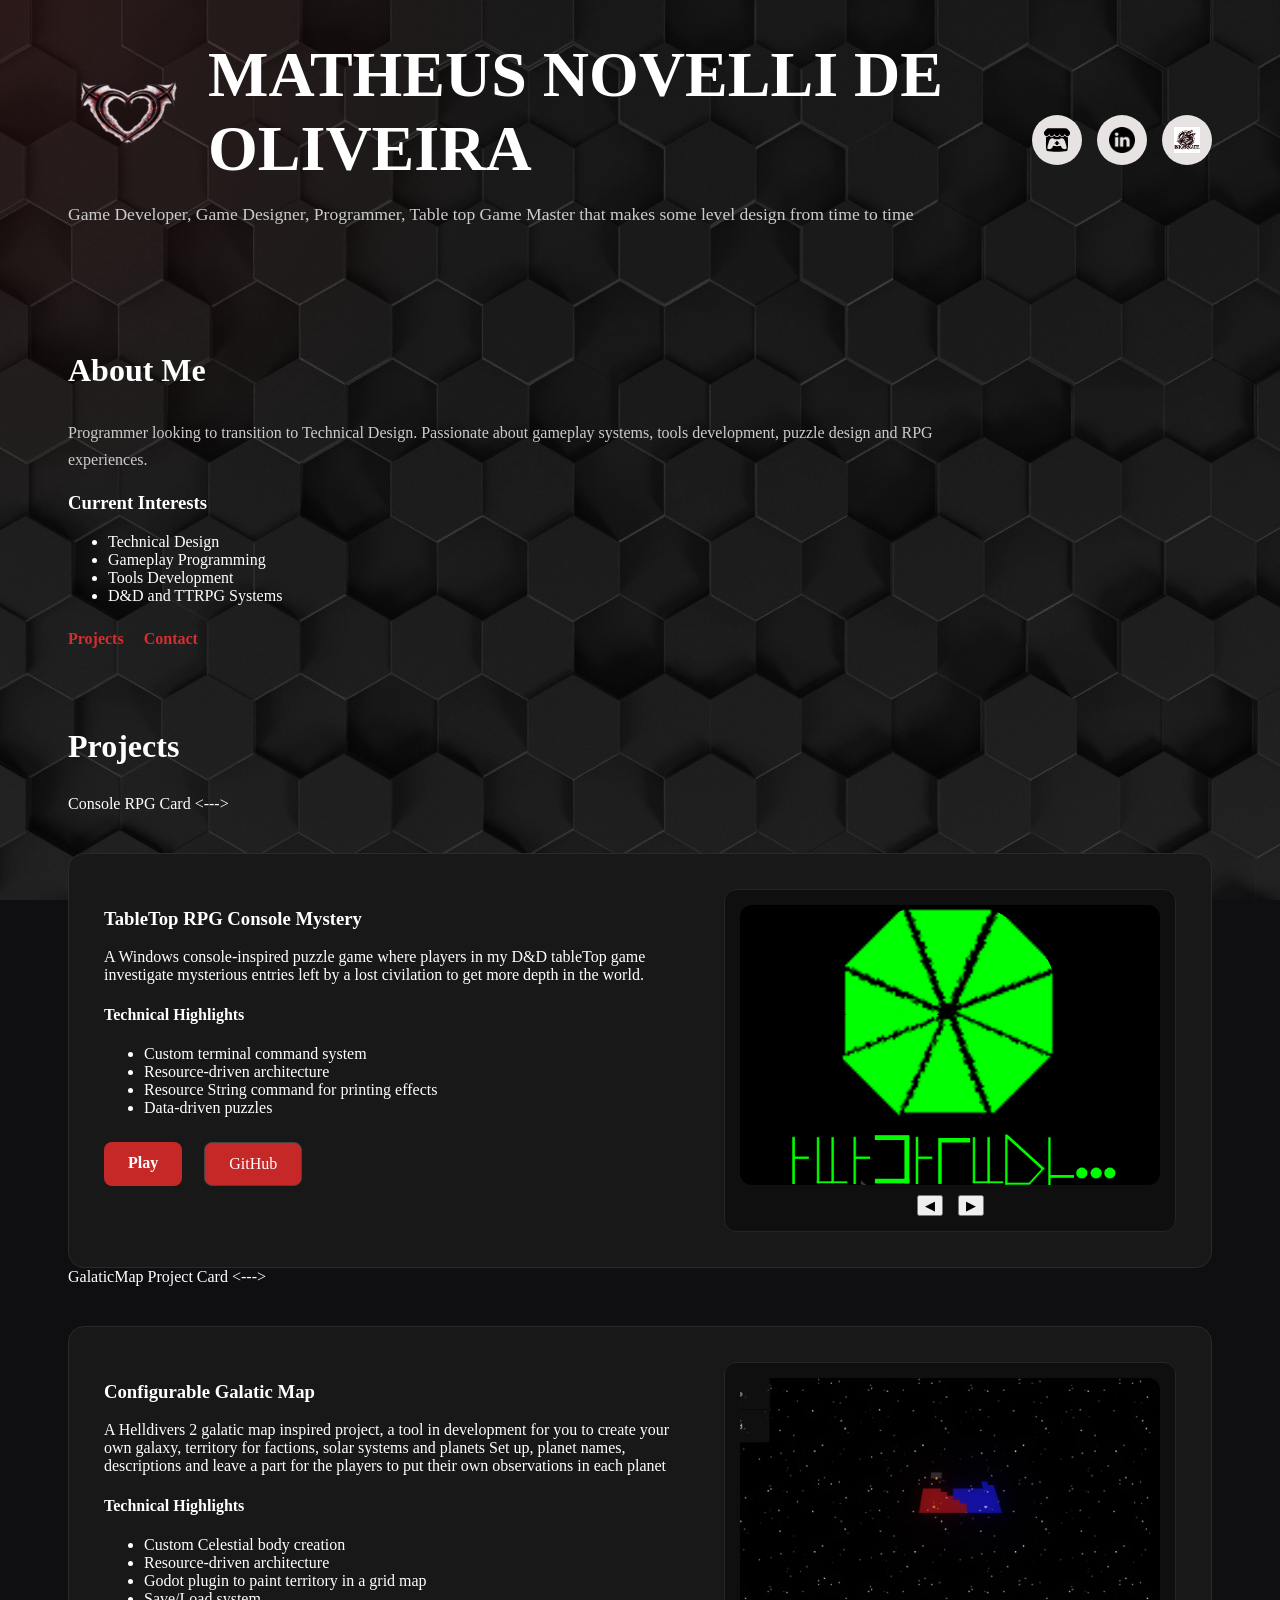
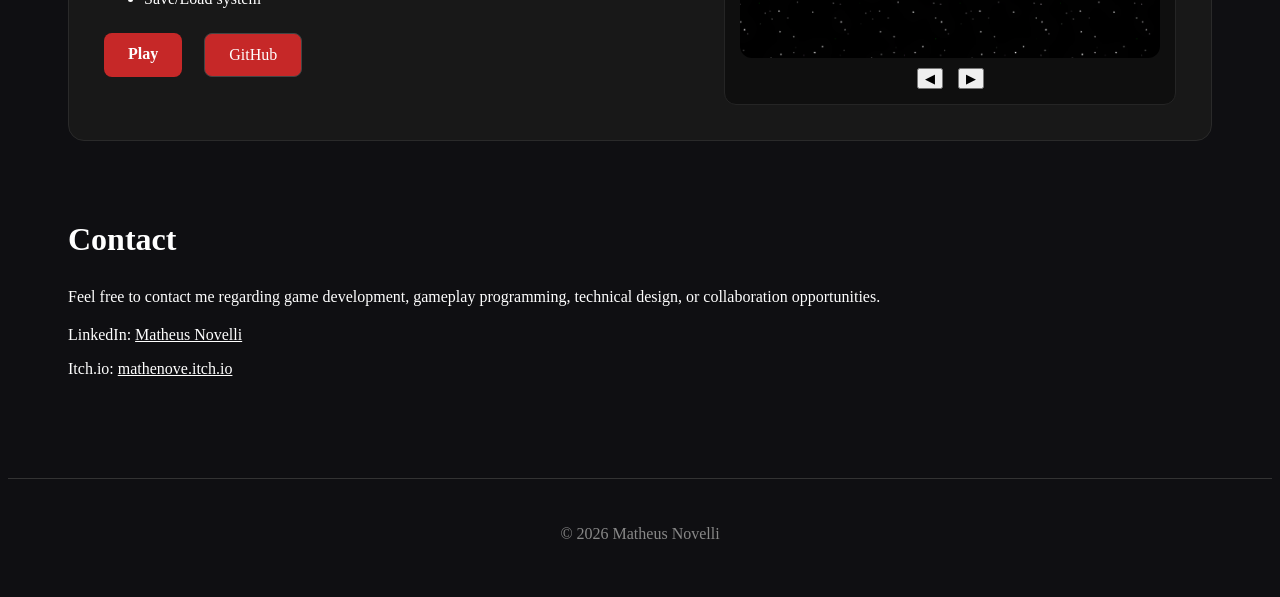
==== index.html @ 487c5d85 "Added Galatic Map Card.html" ====
<!DOCTYPE html>
<html>
<head>
    <title>Matheus Novelli</title>
     <link rel="stylesheet" href="style.css">
</head>

<body>
    <header>
        <div class="descrip">
            <div class="logo-name">
                <img src="images/LogoPlaceHolderSized.png" alt="logo">

                <h1>MATHEUS NOVELLI DE OLIVEIRA</h1>
            </div>
             <p>Game Developer, Game Designer, Programmer, Table top Game Master that makes some level design from time to time</p>
        </div>
    
        <nav class="social-links">
            <!--<a href="https://github.com/youruser">GitHub</a> -->
            <a href="https://mathenove.itch.io/">
                 <img src="images/itchdotio.svg" alt="Itch.io">
            </a>
            <a href="https://www.linkedin.com/in/matheusnovellideoliveira/?locale=pt">
                <img src="images/linkedin.png" alt="LinkedIn">
            </a>
            <a href="https://inkarnate.com/profile/PBY5Gq">
                <img src="images/inkarnate_logo.jpg" alt="Inkarnate">
            </a>
        </nav>
    </header>

    
    <main>
        <section id="about">
            <h2>About Me</h2>
            <p> Programmer looking to transition to Technical Design.
                Passionate about gameplay systems, tools development, 
                puzzle design and RPG experiences.
            </p>


            <h3>Current Interests</h3>

            <ul>
                <li>Technical Design</li>
                <li>Gameplay Programming</li>                
                <li>Tools Development</li>
                <li>D&D and TTRPG Systems</li>
            </ul>

            <div class="page-links">
                <!--<a href="#about">About Me</a>-->
                <a href="#projects">Projects</a>
                <a href="#contact">Contact</a>
            </div>
        </section>

            

        <section id="projects">
            <h2>Projects</h2>

                <!---> Console RPG Card <--->
                <div class="project-card"
                    data-images = "images/RPG Console/RPGConsoleLoadScene.png, 
                                   images/RPG Console/LogExample.png,
                                   images/RPG Console/LogExample2.png,
                                   images/RPG Console/RPGLanguage.jpeg">
                    <div class="project-info">
            
                        <h3>TableTop RPG Console Mystery</h3>
            
                        <p>
                            A Windows console-inspired puzzle game where players in my D&D tableTop game
                            investigate mysterious entries left by a lost civilation to get more depth in the world.
                        </p>
            
                        <h4>Technical Highlights</h4>
            
                        <ul>
                            <li>Custom terminal command system</li>
                            <li>Resource-driven architecture</li>
                            <li>Resource String command for printing effects</li>
                            <li>Data-driven puzzles</li>
                        </ul>

                      
                        <div class="project-buttons">
                            <a class="play-button" href="https://mathenove.itch.io/console-rpg">
                                Play
                            </a>
                            <a class="github-button" href="#">
                                GitHub
                            </a>
                        </div>
            
                    </div>
            
                    <div class="project-media">                       
                        <img id="console-image" src="images/RPG Console/RPGConsoleLoadScene.png" alt="Console Mystery">
                        <div class="carousel-controls">
                            <button class="prev">◀</button>
                            <button class="next">▶</button>
                        </div>                        
                    </div> 
                    
                </div>

                <!---> GalaticMap Project Card <--->
                <div class="project-card"
                    data-images = "images/GalaticMap/GalaticMapMain.png, 
                                   images/GalaticMap/PlanetExample.png,
                                   images/GalaticMap/PlanerConfig.png,
                                   images/GalaticMap/GridButtons.png,
                                   images/GalaticMap/GridView.png">
                    <div class="project-info">
            
                        <h3>Configurable Galatic Map</h3>
            
                        <p>
                            A Helldivers 2 galatic map inspired project, a tool in development for you to create your own galaxy, territory for factions, solar systems and planets
                            Set up, planet names, descriptions and leave a part for the players to put their own observations in each planet 
                        </p>
            
                        <h4>Technical Highlights</h4>
            
                        <ul>
                            <li>Custom Celestial body creation</li>
                            <li>Resource-driven architecture</li>
                            <li>Godot plugin to paint territory in a grid map</li>
                            <li>Save/Load system</li>
                        </ul>

                      
                        <div class="project-buttons">
                            <a class="play-button" href="https://mathenove.itch.io/galaxy-map">
                                Play
                            </a>
                            <a class="github-button" href="#">
                                GitHub
                            </a>
                        </div>
            
                    </div>
            
                    <div class="project-media">                       
                        <img id="GalaticMap-image" src="images/GalaticMap/GalaticMapMain.png" alt="GalaticMap">
                        <div class="carousel-controls">
                            <button class="prev">◀</button>
                            <button class="next">▶</button>
                        </div>                        
                    </div> 
                    
                </div>    
        </section>

        <section id="contact">

            <h2>Contact</h2>        
            <p>
                Feel free to contact me regarding game development,
                gameplay programming, technical design, or collaboration opportunities.
            </p>
        
            <div class="contact-links">        
                <p>
                    LinkedIn:
                    <a href="https://www.linkedin.com/in/matheusnovellideoliveira/?locale=pt">
                        Matheus Novelli
                    </a>
                </p>        
                <p>
                    Itch.io:
                    <a href="https://mathenove.itch.io/">
                        mathenove.itch.io
                    </a>
                </p>        
            </div>        
        </section>
        
    </main>


    <footer>
        <p> © 2026 Matheus Novelli</p>
    </footer>

    <div class="lightbox" id="lightbox">
        <img id="lightbox-image" src="" alt="Expanded project image">
    </div>    

    <script src="script.js"></script>

</body>
</html>
---- style.css ----
body{
    background-color: #0f0f12;

    background-image:
        radial-gradient(
            circle at top left,
            rgba(180, 30, 30, 0.12),
            transparent 35%
        ),
        url("images/BackgroundHexa.jpg");

    background-size: cover;
    background-attachment: fixed;
    background-repeat: no-repeat;
    background-position: center;
    color: white;
}

a{
    color: #d14cff;
}

/*Color for buttons*/
:root{
    --accent:#C62828;
}

header {
    display: flex;
    justify-content: space-between;
    align-items: center;
    padding: 30px 60px;
}

.logo-name {
    display: flex;
    align-items: center;
    gap : 20px;
}

.logo-name img {
    width: 120px;
    height: 80px;
    object-fit: contain;
}

.descrip {
    display: flex;
    flex-direction: column;
}

.descrip p {
    font-size: 1.1rem;
    color: #cccccc;
}

h1 {
    margin: 0;
    font-size: 4rem;
    color: white;
}

h2{
    font-size:2rem;
    margin-bottom:30px;
    color: white;
}

h3{
    color: white;
}

/* Ball links in corner*/
.social-links{
    display:flex;
    gap:15px;
    align-items: center;
}

.social-links img{
    width:26px;
    height:26px;

    object-fit: contain;
    transition:0.2s;
}

.social-links img:hover{
    transform:scale(1.15);
}

.social-links a {
    width: 50px;
    height: 50px;

    display: flex;

    justify-content: center;
    align-items: center;

    border-radius: 50%;
    background-color: #E8E3E3;
    transition: 0.2s;
}

.social-links a:hover {
    transform: translateY(-3px);

    background-color: #FFFFFF;
}

main {
    padding: 0 60px;
}

section {
    margin-top: 80px;
}

/*Projects cards*/
.project-card{
    /*border:2px solid #333;*/
    background-color:#1A1A1A;
    border:1px solid #2A2A2A;
    /*border-radius:12px;*/
    border-radius:16px;
    padding:30px;
    /*margin-top:30px;*/
    margin-top:40px;
    
    display:flex;
    justify-content:space-between;
    align-items:flex-start;
    gap:40px;
}

.project-info{
    flex:1;
}

.project-media{
    position:relative;
    width:500px
    flex-shrink:0;
    
    flex:0 0 420px;
    background-color:#0d0d0d;
    border-radius:12px;
    padding:15px;
    border:1px solid #252525;
}

.project-media img{
    width:100%;
    height:280px;
    object-fit:cover;
    border-radius:12px;
    display:block;
    transition:opacity 0.3s ease;
}

/*Carousel buttons*/
.carousel-btn{
    position:absolute;

    top:50%;
    transform:translateY(-50%);

    width:40px;
    height:40px;

    border:none;
    border-radius:50%;

    background:rgba(0,0,0,0.7);
    color:white;

    cursor:pointer;
}

.carousel-controls{
    display:flex;
    justify-content:center;
    gap:15px;

    margin-top:10px;
}

.prev{
    left:10px;
}

.next{
    right:10px;
}



.project-buttons a{
    display:inline-block;
    padding:12px 24px;
    border-radius:8px;
    text-decoration:none;
    background-color:var(--accent);
    color:white;
    margin-right:10px;
}

.project-buttons{
    margin-top:25px;
    display:flex;
    gap:12px;
}

.play-button{
    background-color:#c62828;
    color:white;
    padding:12px 22px;
    border-radius:8px;
    text-decoration:none;
    font-weight:bold;
}

.github-button{
    border:1px solid #444;
    color:white;
    padding:12px 22px;
    border-radius:8px;
    text-decoration:none;
}

.project-media{
    background-color:#0F0F0F;
    border-radius:12px;
    overflow:hidden;
}

/*Hover effect*/
.project-card{
    background-color:#181818;

    border:1px solid #2A2A2A;

    border-radius:16px;

    padding:35px;

    margin-top:40px;

    display:flex;
    justify-content:space-between;
    align-items:flex-start;
    gap:40px;
    
    transition:0.2s;
}

.project-card:hover{
    transform:translateY(-4px);

    border-color:#7a1f1f;
}

/*Contact Me section*/
.contact-links{
    margin-top:20px;
}

.contact-links a{
    color:white;
}

.contact-links a:hover{
    color:#bbbbbb;
}

/*Footer Section*/
footer{
    margin-top:100px;
    padding:30px 60px;
    border-top:1px solid #333;
    text-align:center;
    color:#888;
}

/*Page links*/
.page-links{
    margin-top:25px;
    display:flex;
    gap:20px;
}

.page-links a{
    color:#d03030;
    text-decoration:none;
    font-weight:bold;
}

/*About*/
#about{
    max-width:900px;
}

#about p{
    color:#cccccc;
    line-height:1.7;
}


/*LightBox*/
.lightbox {
    display: none;
    position: fixed;
    inset: 0;

    background: rgba(0, 0, 0, 0.85);

    justify-content: center;
    align-items: center;

    z-index: 9999;
    cursor: pointer;
}

.lightbox img {
    max-width: 90%;
    max-height: 90%;

    object-fit: contain;

    border-radius: 8px;
    cursor: default;
}
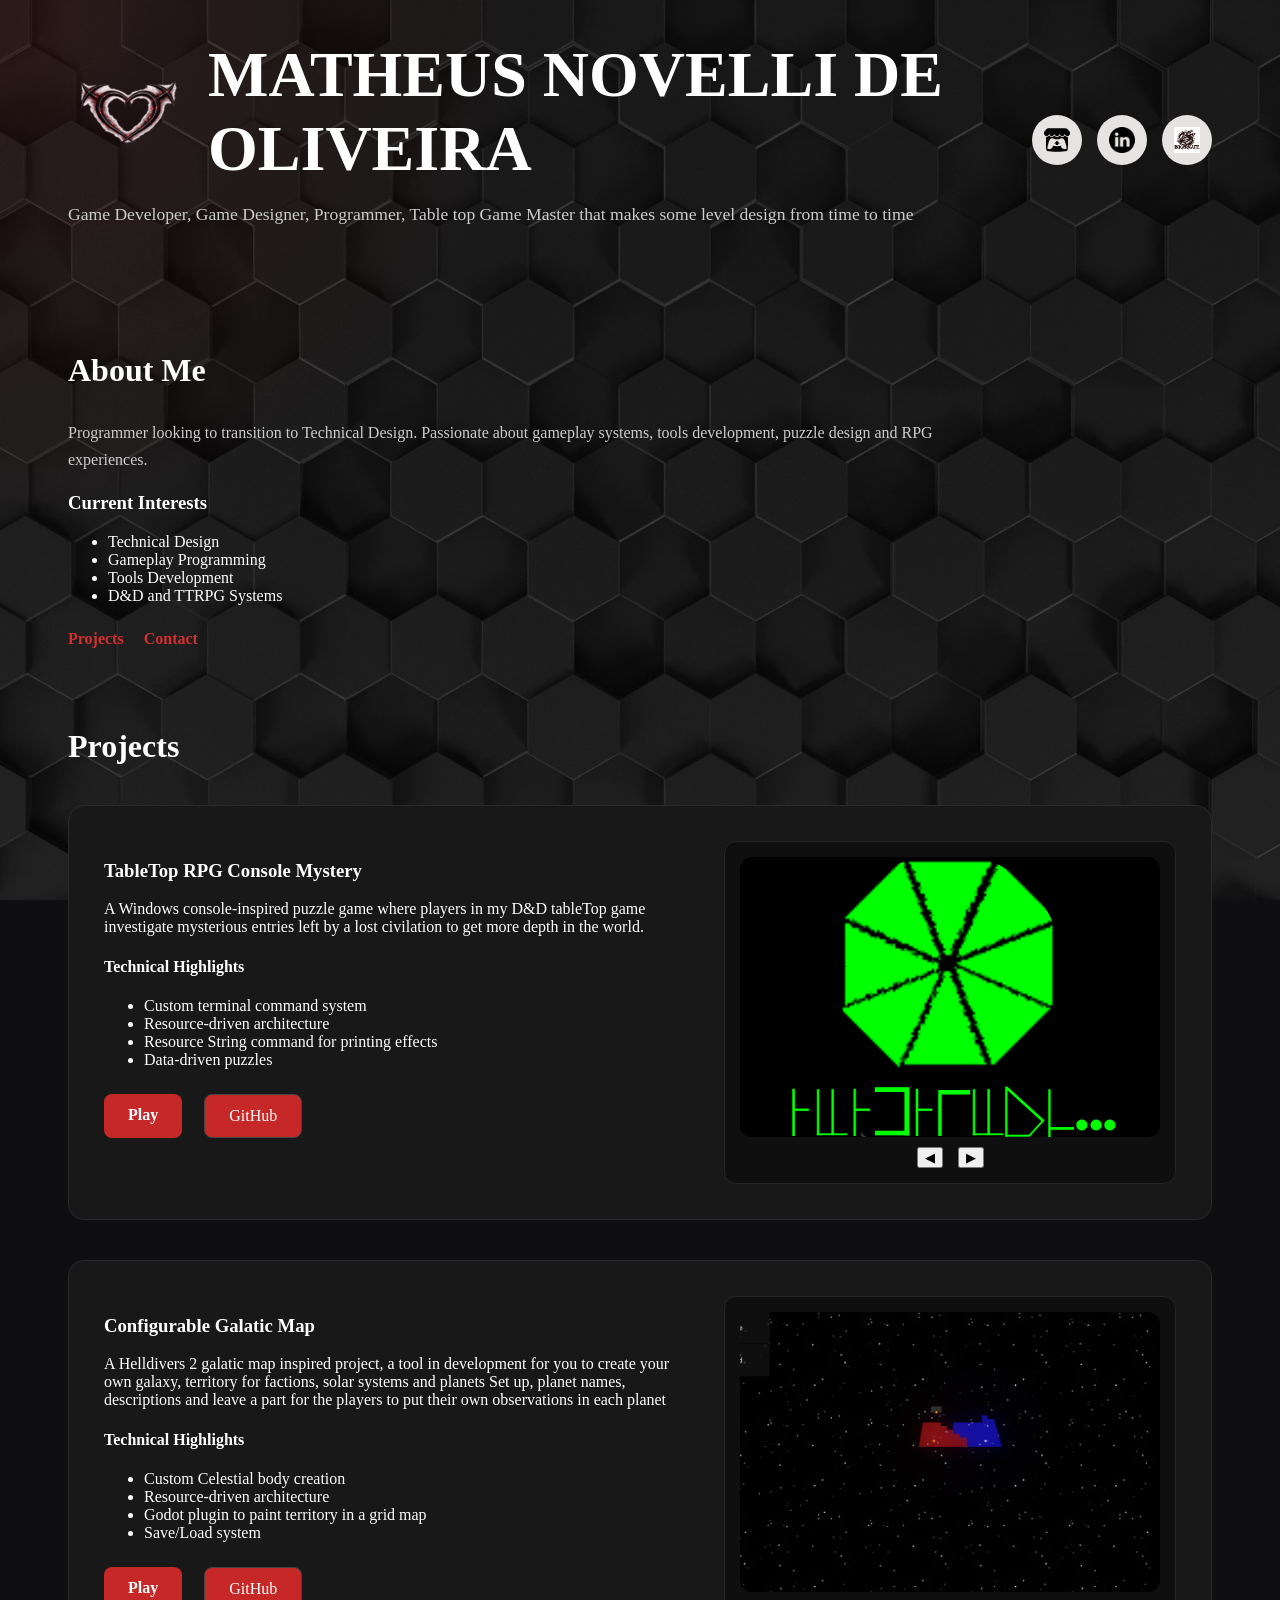
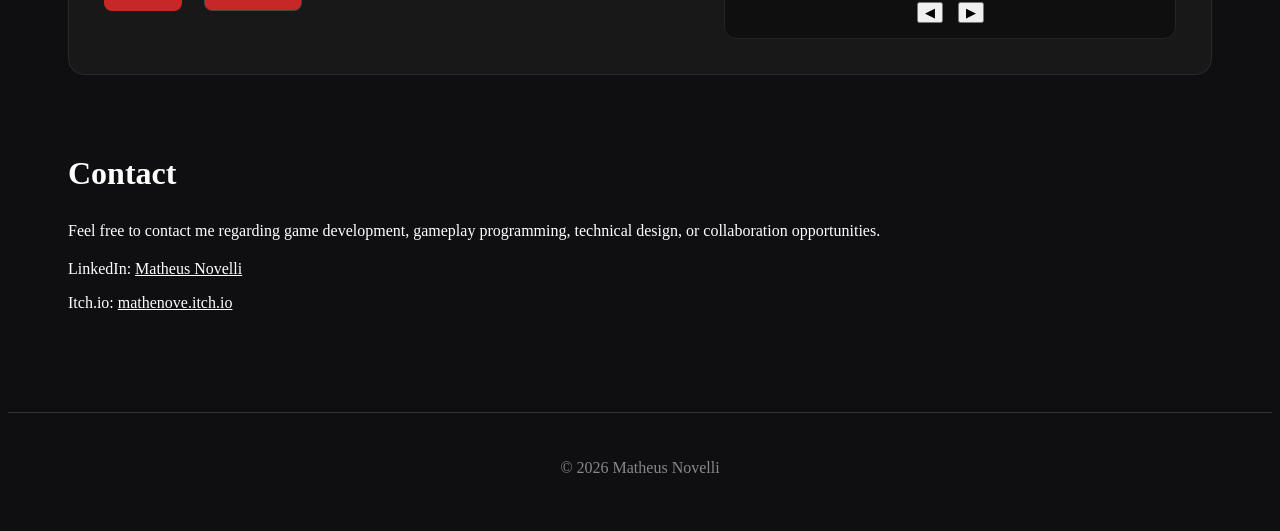
==== commit 58577910: "Bug Corrections.html Coments were showing Third GalacticMap image had a typo" ====
--- a/index.html
+++ b/index.html
@@ -61,7 +61,7 @@
         <section id="projects">
             <h2>Projects</h2>
 
-                <!---> Console RPG Card <--->
+                <!--- Console RPG Card -->
                 <div class="project-card"
                     data-images = "images/RPG Console/RPGConsoleLoadScene.png, 
                                    images/RPG Console/LogExample.png,
@@ -107,11 +107,11 @@
                     
                 </div>
 
-                <!---> GalaticMap Project Card <--->
+                <!--- GalaticMap Project Card -->
                 <div class="project-card"
                     data-images = "images/GalaticMap/GalaticMapMain.png, 
                                    images/GalaticMap/PlanetExample.png,
-                                   images/GalaticMap/PlanerConfig.png,
+                                   images/GalaticMap/PlanetConfig.png,
                                    images/GalaticMap/GridButtons.png,
                                    images/GalaticMap/GridView.png">
                     <div class="project-info">
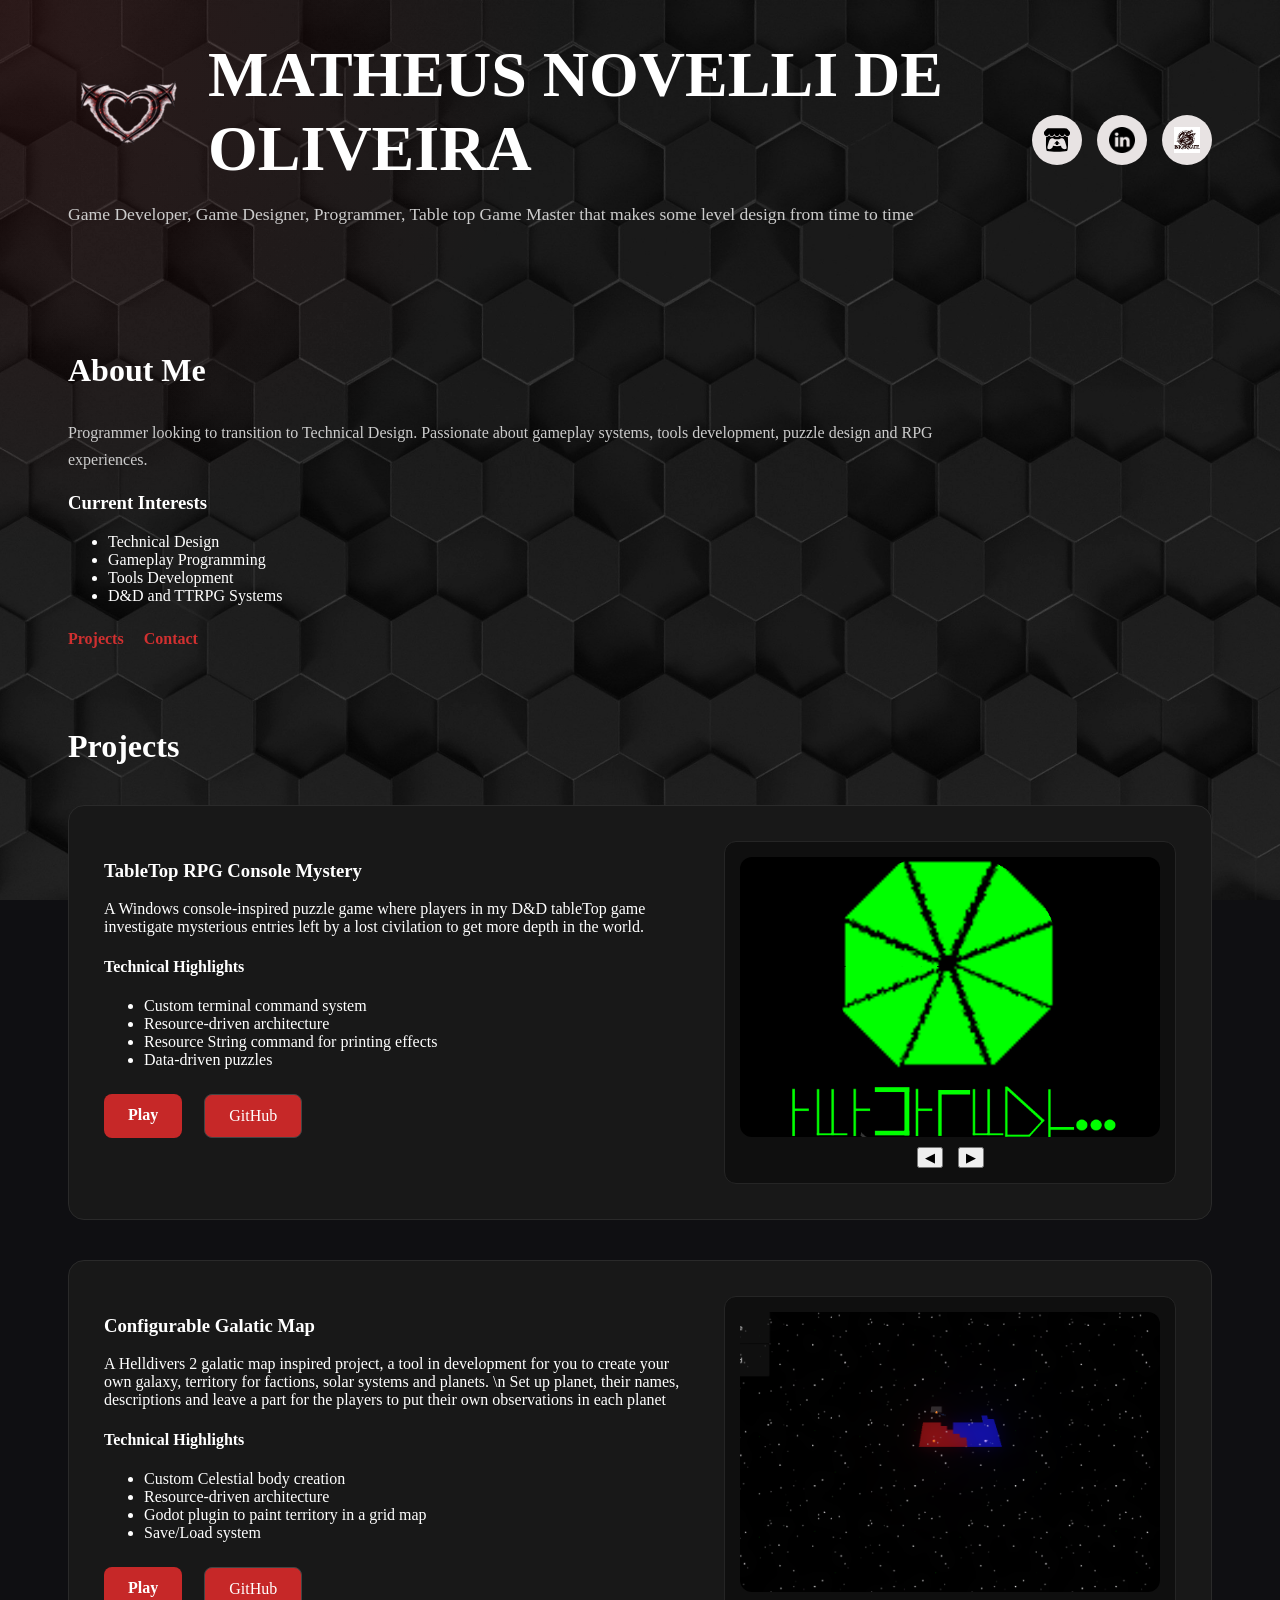
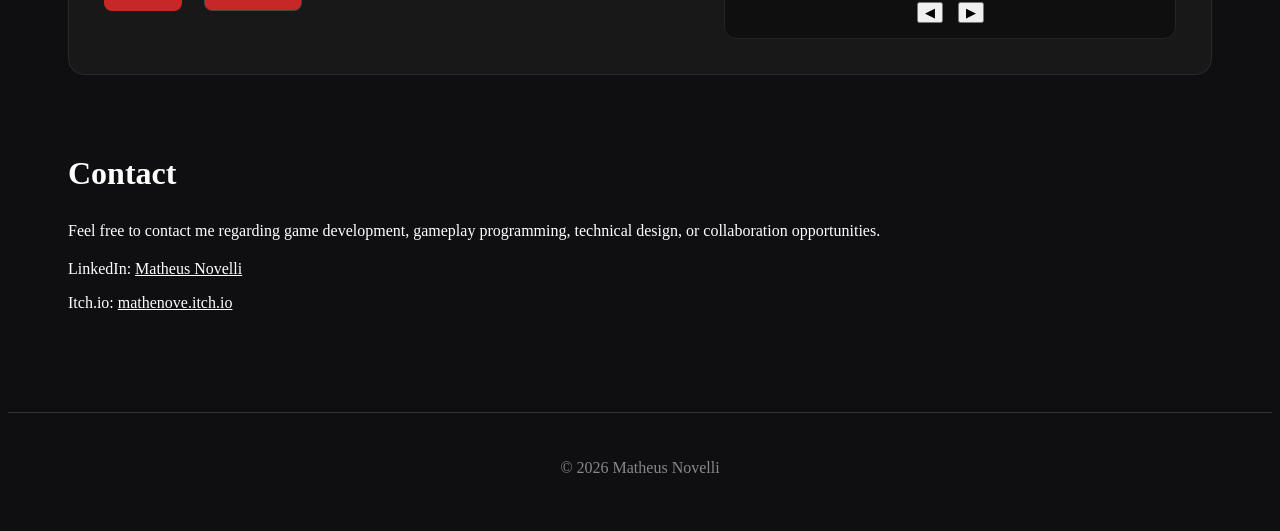
==== commit e5643d4b: "Update index.html" ====
--- a/index.html
+++ b/index.html
@@ -119,8 +119,8 @@
                         <h3>Configurable Galatic Map</h3>
             
                         <p>
-                            A Helldivers 2 galatic map inspired project, a tool in development for you to create your own galaxy, territory for factions, solar systems and planets
-                            Set up, planet names, descriptions and leave a part for the players to put their own observations in each planet 
+                            A Helldivers 2 galatic map inspired project, a tool in development for you to create your own galaxy, territory for factions, solar systems and planets. \n
+                            Set up planet, their names, descriptions and leave a part for the players to put their own observations in each planet 
                         </p>
             
                         <h4>Technical Highlights</h4>
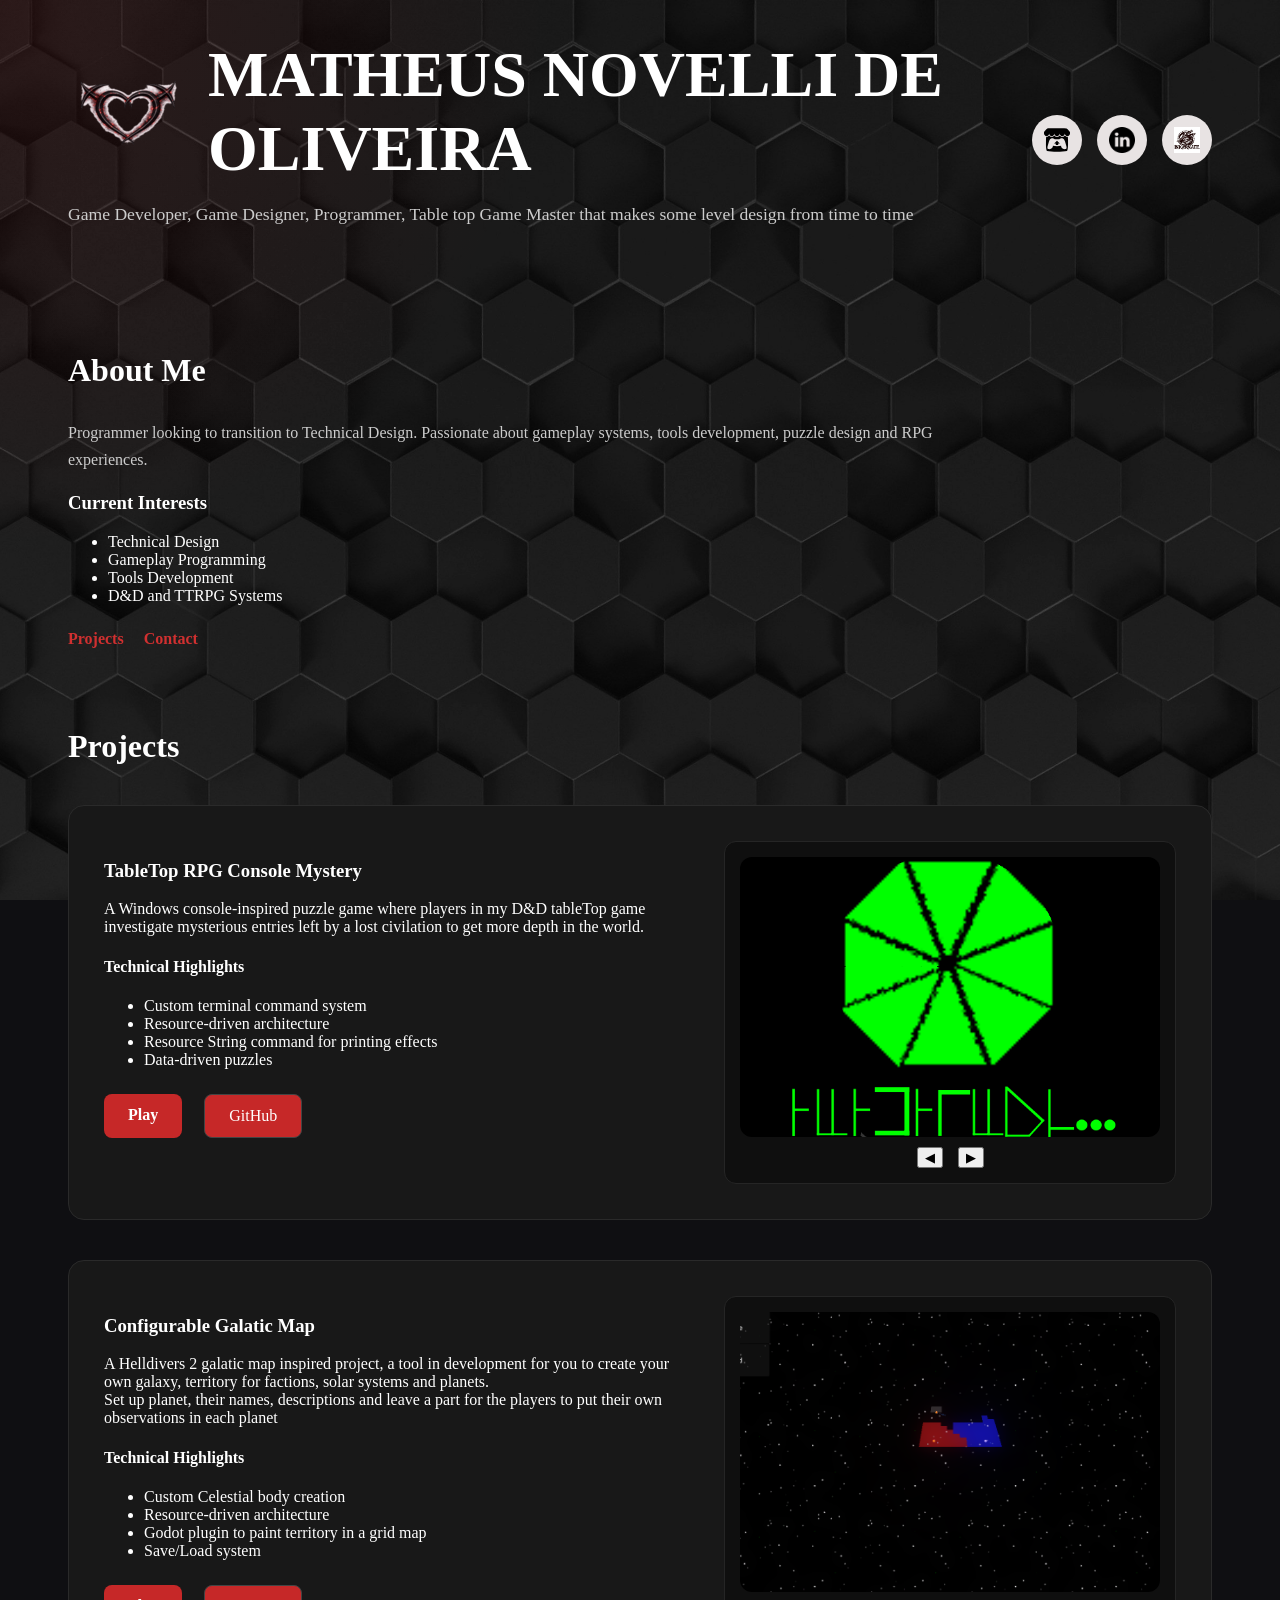
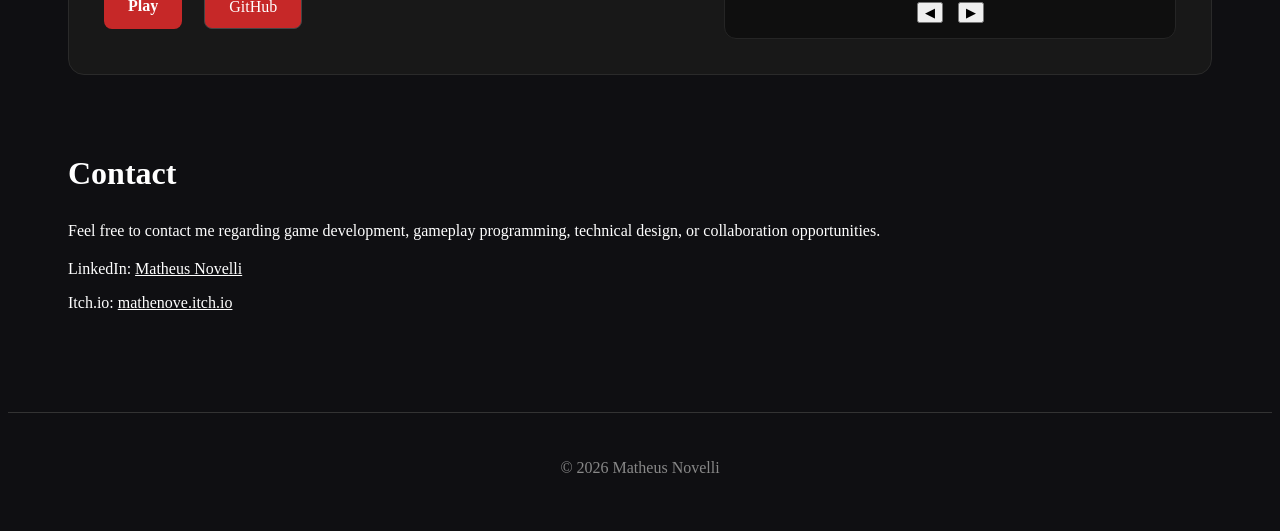
==== commit f2dcd889: "Update index.html" ====
--- a/index.html
+++ b/index.html
@@ -119,7 +119,7 @@
                         <h3>Configurable Galatic Map</h3>
             
                         <p>
-                            A Helldivers 2 galatic map inspired project, a tool in development for you to create your own galaxy, territory for factions, solar systems and planets. \n
+                            A Helldivers 2 galatic map inspired project, a tool in development for you to create your own galaxy, territory for factions, solar systems and planets.<br>
                             Set up planet, their names, descriptions and leave a part for the players to put their own observations in each planet 
                         </p>
             
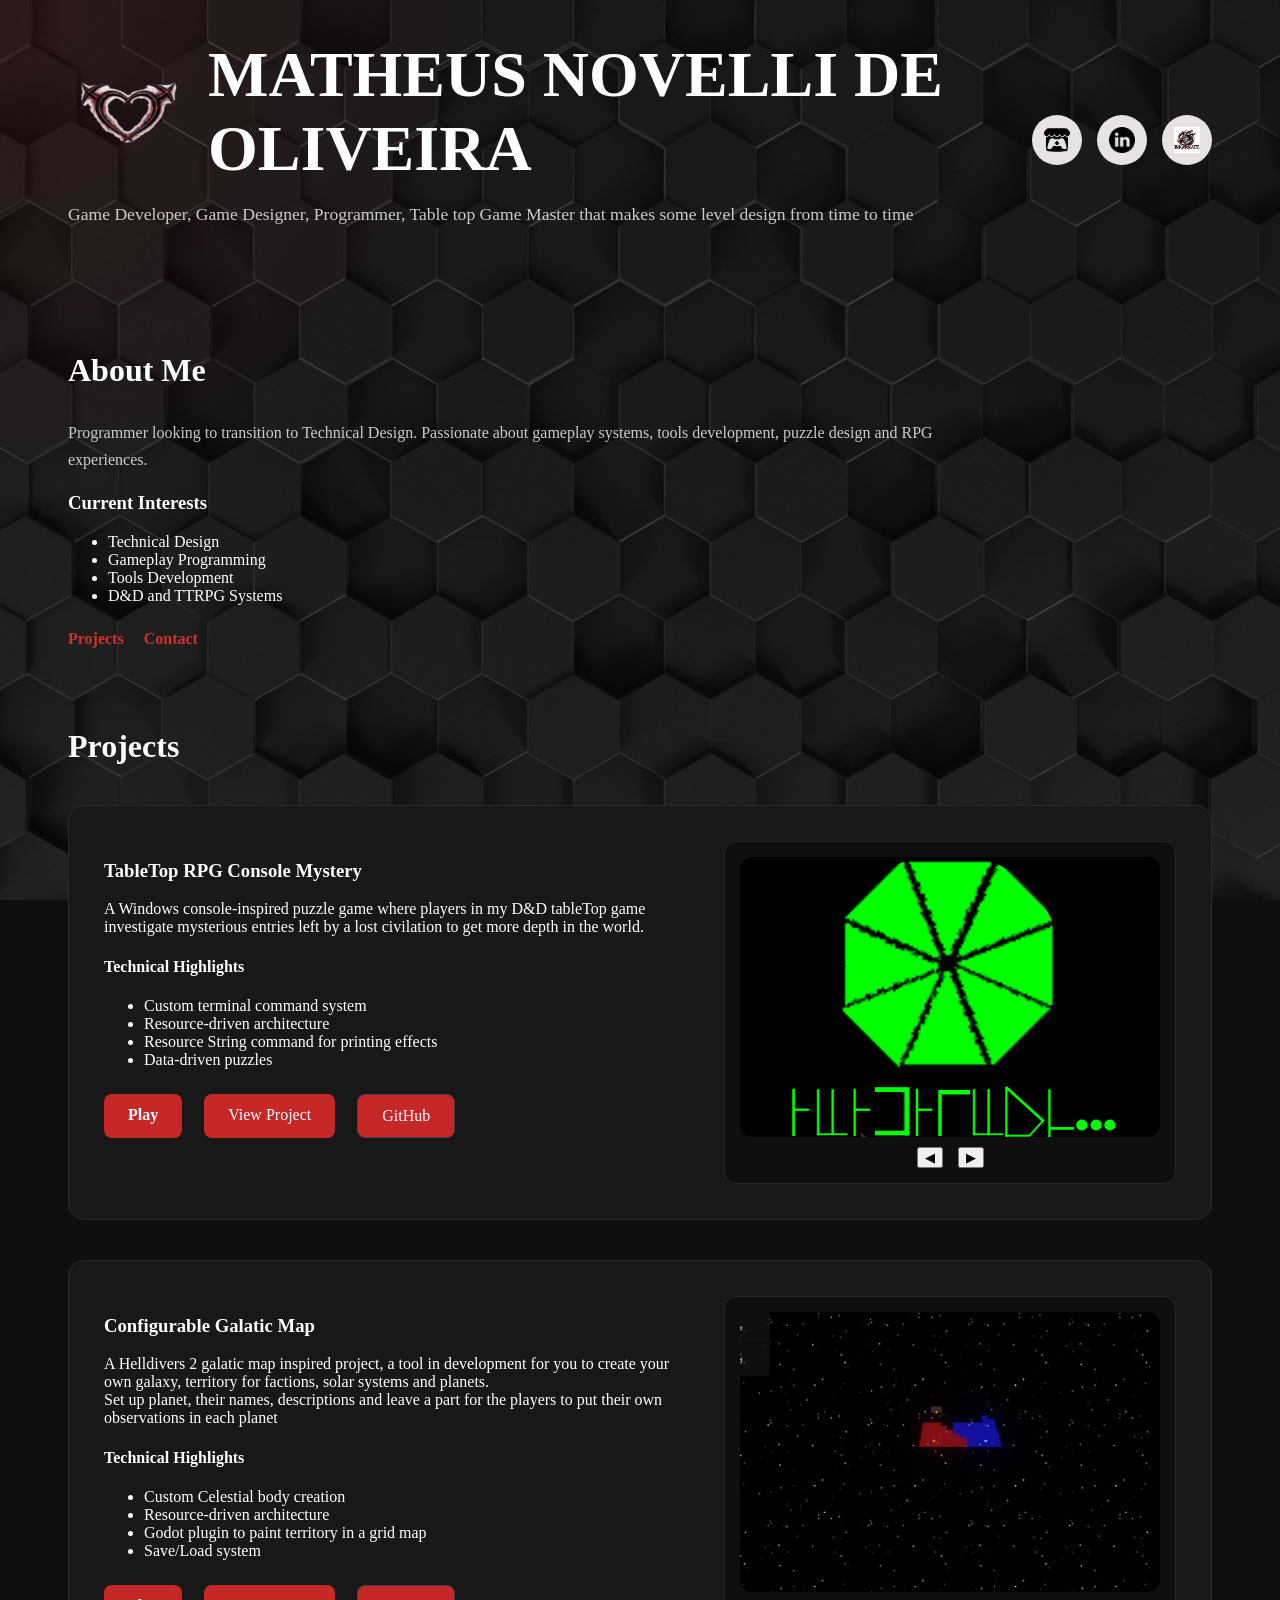
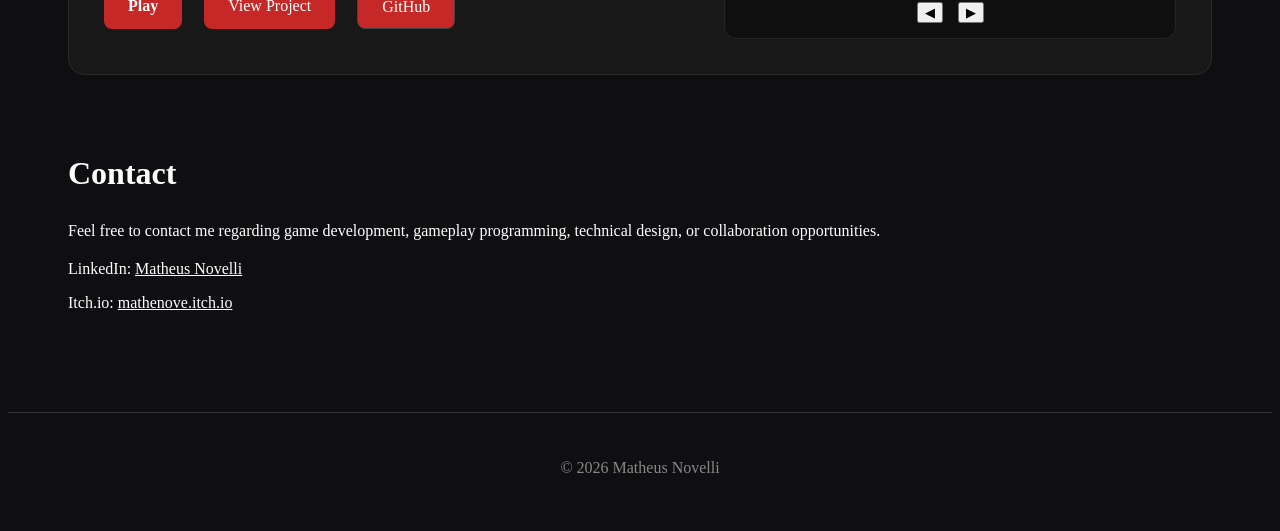
==== commit 5c540599: "Added buttons to see projects.html" ====
--- a/index.html
+++ b/index.html
@@ -90,6 +90,9 @@
                             <a class="play-button" href="https://mathenove.itch.io/console-rpg">
                                 Play
                             </a>
+                            <a class=".sendToPage-button" href="Console.html">
+                                View Project
+                            </a>
                             <a class="github-button" href="#">
                                 GitHub
                             </a>
@@ -136,6 +139,9 @@
                         <div class="project-buttons">
                             <a class="play-button" href="https://mathenove.itch.io/galaxy-map">
                                 Play
+                            </a>
+                            <a class=".sendToPage-button" href="GalaticMap.html">
+                                View Project
                             </a>
                             <a class="github-button" href="#">
                                 GitHub
--- a/style.css
+++ b/style.css
@@ -221,6 +221,15 @@
     font-weight:bold;
 }
 
+.sendToPage-button{
+    background-color:#c62828;
+    color:white;
+    padding:12px 22px;
+    border-radius:8px;
+    text-decoration:none;
+    font-weight:bold;
+}
+
 .github-button{
     border:1px solid #444;
     color:white;
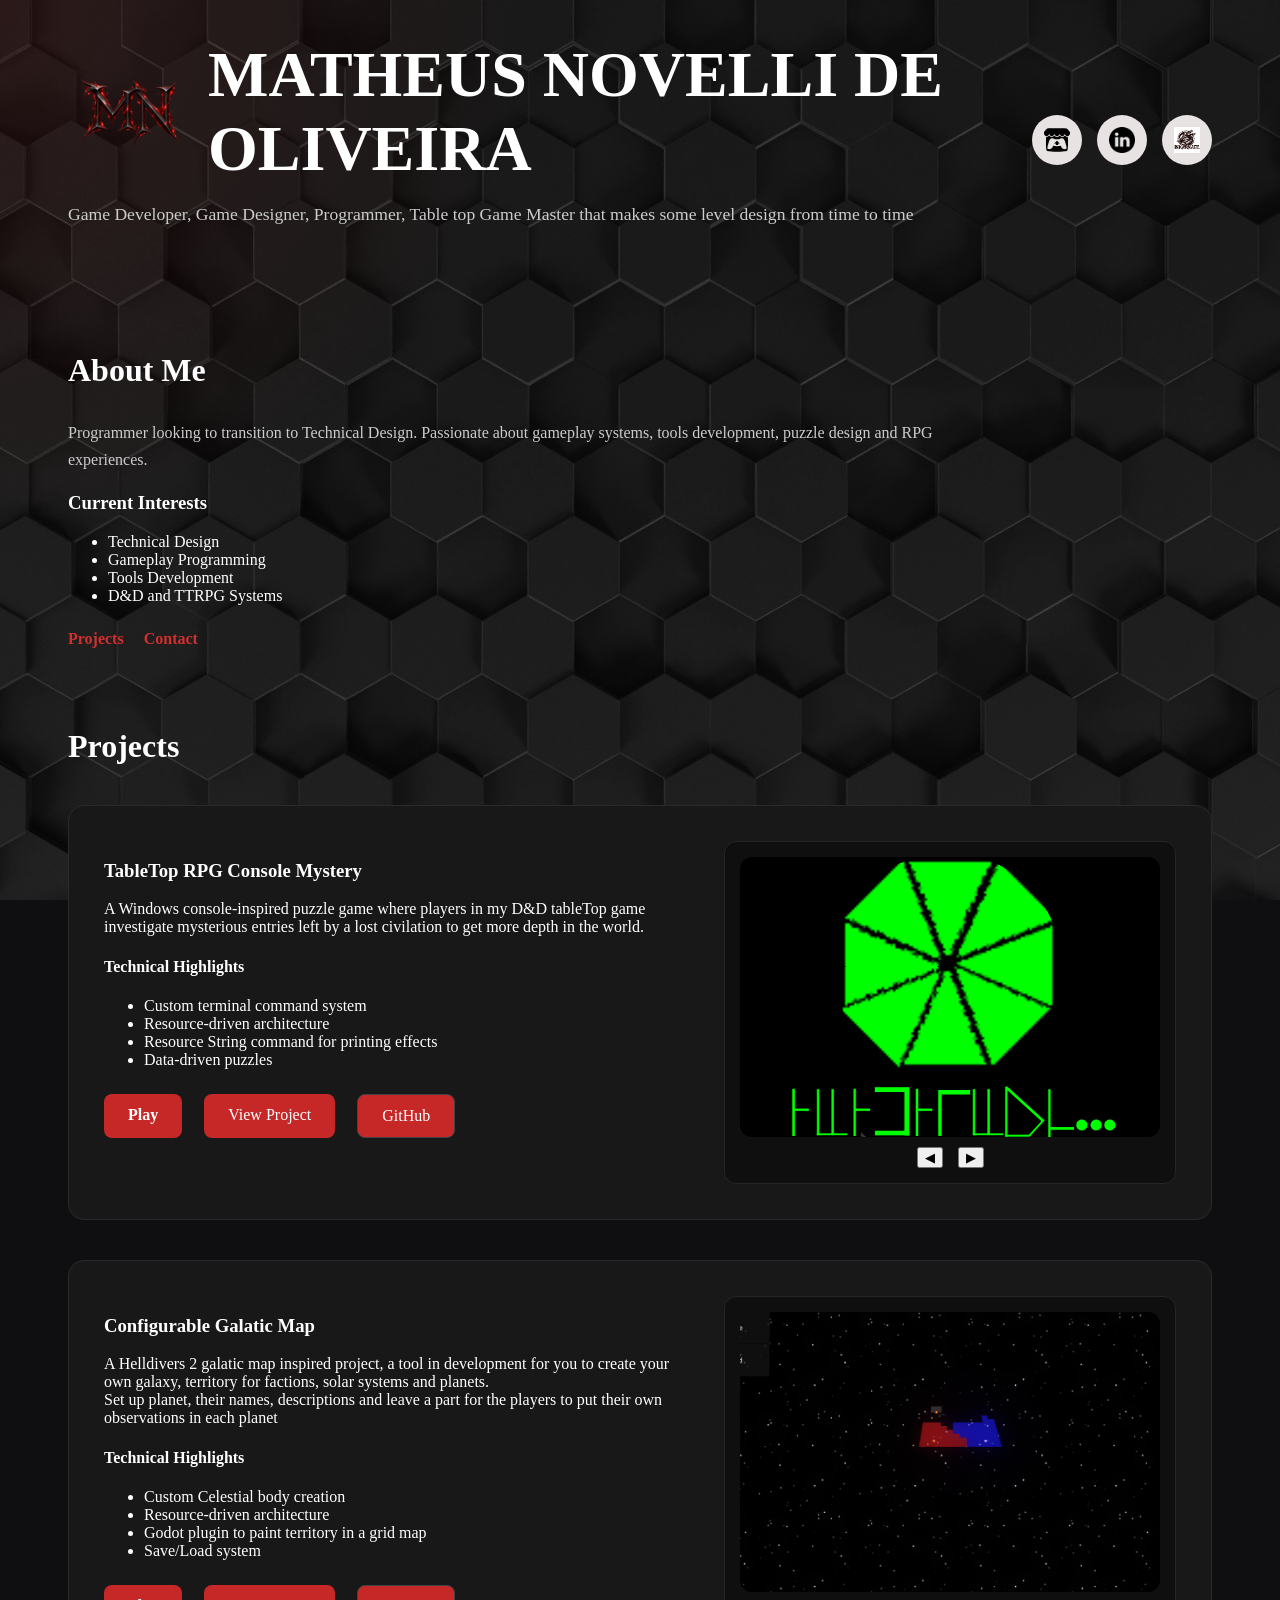
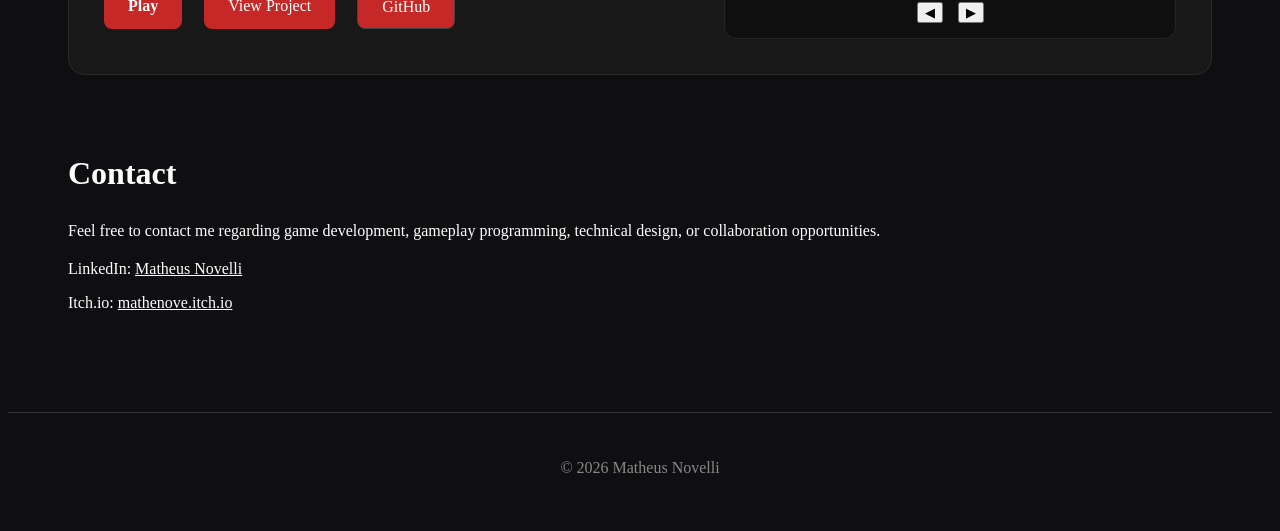
==== commit f6aca5bb: "Update Logo image.html" ====
--- a/index.html
+++ b/index.html
@@ -9,7 +9,7 @@
     <header>
         <div class="descrip">
             <div class="logo-name">
-                <img src="images/LogoPlaceHolderSized.png" alt="logo">
+                <img src="images/MN-Logo-Sized.png" alt="logo">
 
                 <h1>MATHEUS NOVELLI DE OLIVEIRA</h1>
             </div>
@@ -90,7 +90,7 @@
                             <a class="play-button" href="https://mathenove.itch.io/console-rpg">
                                 Play
                             </a>
-                            <a class=".sendToPage-button" href="Console.html">
+                            <a class=".sendToPage-button" href="ProjectsPage/Console.html">
                                 View Project
                             </a>
                             <a class="github-button" href="#">
